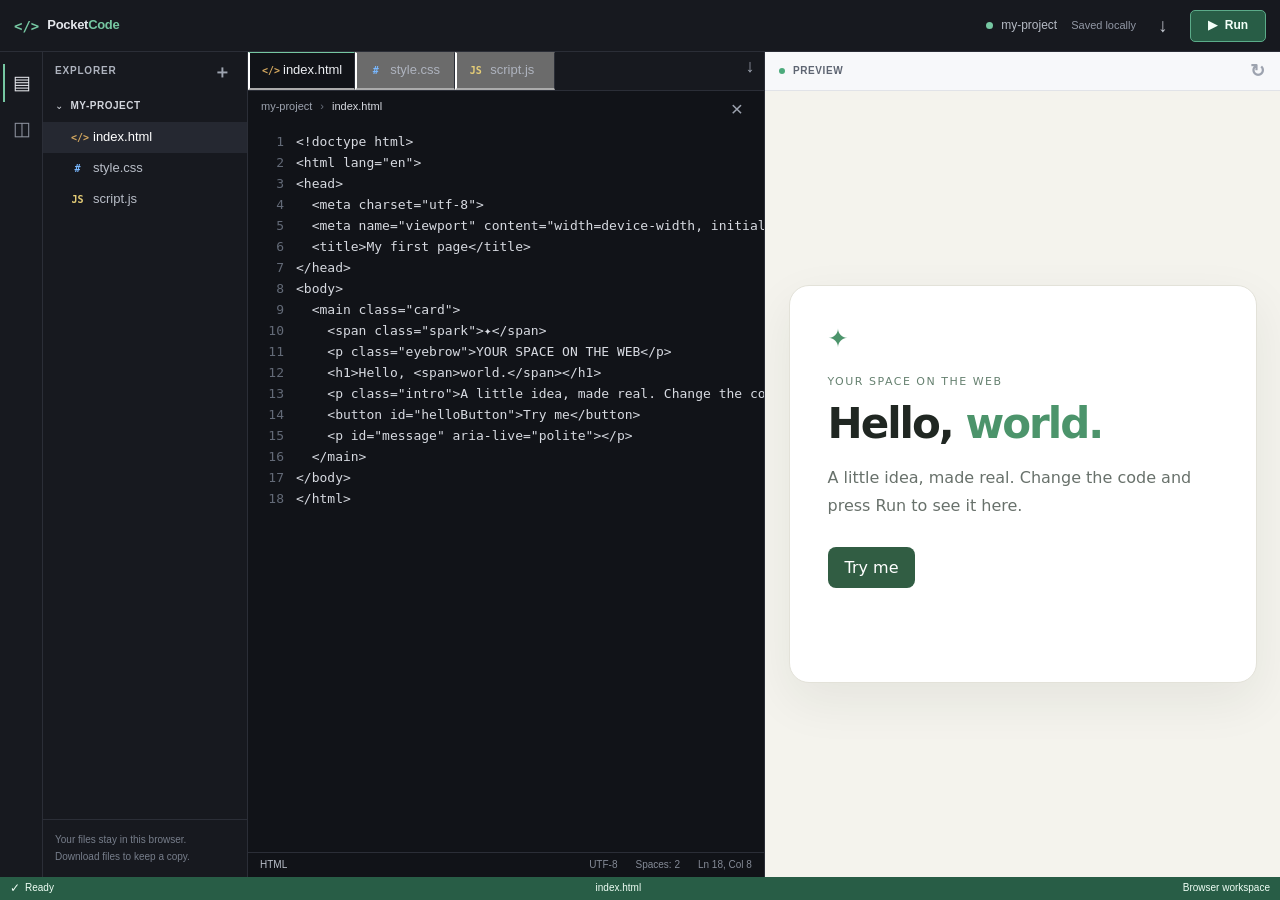
==== index.html @ 929cc002 "Publish PocketCode site Co-authored-by: Copilot <223556219+Copilot@users.noreply.github.com>" ====
<!doctype html>
<html lang="en">
<head>
  <meta charset="utf-8">
  <meta name="viewport" content="width=device-width, initial-scale=1, viewport-fit=cover">
  <meta name="theme-color" content="#111318">
  <meta name="description" content="A small, mobile-friendly code editor that runs in your browser.">
  <title>PocketCode — mobile code editor</title>
  <link rel="stylesheet" href="style.css">
</head>
<body>
  <div class="app-shell">
    <header class="topbar">
      <button class="icon-button menu-button" id="filesToggle" type="button" aria-label="Toggle files" aria-expanded="false">☰</button>
      <a class="brand" href="#" aria-label="PocketCode home"><span class="brand-mark">&lt;/&gt;</span><span class="brand-name">Pocket<span>Code</span></span></a>
      <div class="project-name"><span class="status-dot"></span><span>my-project</span></div>
      <div class="top-actions">
        <span class="save-status" id="saveStatus" role="status">Saved locally</span>
        <button class="icon-button download-button" id="downloadButton" type="button" aria-label="Download current file" title="Download current file">↓</button>
        <button class="run-button" id="runButton" type="button"><span aria-hidden="true">▶</span><span>Run</span></button>
      </div>
    </header>

    <main class="workbench">
      <aside class="activity-bar" aria-label="Tools">
        <button class="activity-button selected" type="button" aria-label="Explorer" title="Explorer">▤</button>
        <button class="activity-button" id="previewToggle" type="button" aria-label="Toggle preview" title="Preview">◫</button>
      </aside>

      <aside class="file-sidebar" id="fileSidebar">
        <div class="sidebar-heading"><span>EXPLORER</span><button class="small-icon-button" id="newFileButton" type="button" aria-label="New file" title="New file">＋</button></div>
        <button class="project-row" type="button"><span>⌄</span><strong>MY-PROJECT</strong></button>
        <div class="file-list" id="fileList" aria-label="Project files"></div>
        <div class="sidebar-help">Your files stay in this browser.<br>Download files to keep a copy.</div>
      </aside>

      <section class="editor-column" id="editorColumn" aria-label="Code editor">
        <div class="tabs-bar"><div class="tabs" id="tabs" role="tablist" aria-label="Open files"></div><button class="small-icon-button editor-download" id="tabDownloadButton" type="button" aria-label="Download current file" title="Download current file">↓</button></div>
        <div class="breadcrumb"><span>my-project</span><span class="breadcrumb-separator">›</span><strong id="currentFileLabel">index.html</strong><span class="breadcrumb-spacer"></span><button id="deleteFileButton" class="small-icon-button delete-button" type="button" title="Delete current file" aria-label="Delete current file">×</button></div>
        <div class="editor" id="editor">
          <div class="line-numbers" id="lineNumbers" aria-hidden="true">1</div>
          <textarea id="codeInput" aria-label="Code editor" autocapitalize="off" autocomplete="off" autocorrect="off" spellcheck="false" wrap="off" placeholder="Start typing code..."></textarea>
        </div>
        <div class="editor-footer"><span id="languageLabel">HTML</span><span>UTF-8</span><span>Spaces: 2</span><span id="cursorPosition">Ln 1, Col 1</span></div>
      </section>

      <section class="preview-column" id="previewColumn" aria-label="Live preview">
        <div class="preview-header"><span><i class="preview-dot"></i>PREVIEW</span><div class="preview-actions"><button class="mobile-code-button" id="backToEditorButton" type="button">‹ Code</button><button class="small-icon-button" id="refreshPreviewButton" type="button" title="Refresh preview" aria-label="Refresh preview">↻</button></div></div>
        <iframe id="previewFrame" title="Your project preview" sandbox="allow-scripts"></iframe>
      </section>
    </main>

    <footer class="statusbar"><span><i class="statusbar-check">✓</i> Ready</span><span id="statusFile">index.html</span><span>Browser workspace</span></footer>
    <div class="toast" id="toast" role="status" aria-live="polite"></div>
  </div>
  <script src="JAVA.js"></script>
</body>
</html>
---- style.css ----
:root {
  color-scheme: dark;
  --page: #111318;
  --panel: #181a20;
  --panel-raised: #20232b;
  --line: #2b2e37;
  --text: #e4e6eb;
  --muted: #9298a5;
  --accent: #76c7a2;
  --blue: #79b8ff;
}

* { box-sizing: border-box; }
html, body { width: 100%; height: 100%; margin: 0; overflow: hidden; }
body {
  background: var(--page);
  color: var(--text);
  font: 13px/1.45 -apple-system, BlinkMacSystemFont, "Segoe UI", sans-serif;
  -webkit-font-smoothing: antialiased;
}
button, textarea { font: inherit; }
button { color: inherit; }
.app-shell { display: flex; flex-direction: column; width: 100%; height: 100%; min-height: 0; }
.topbar {
  z-index: 4;
  height: 52px;
  flex: 0 0 52px;
  display: flex;
  align-items: center;
  gap: 14px;
  padding: 0 14px;
  background: #17191f;
  border-bottom: 1px solid var(--line);
}
.brand { display: flex; align-items: center; gap: 8px; color: var(--text); text-decoration: none; }
.brand-mark { color: var(--accent); font: 700 14px/1 ui-monospace, monospace; }
.brand-name { font-size: 13px; font-weight: 700; letter-spacing: -.3px; }
.brand-name span { color: var(--accent); }
.menu-button { display: none !important; }
.project-name { display: flex; align-items: center; gap: 8px; margin-left: auto; color: #b6bbc5; font-size: 12px; }
.status-dot, .preview-dot { width: 7px; height: 7px; border-radius: 50%; background: var(--accent); display: inline-block; }
.top-actions { display: flex; align-items: center; gap: 10px; }
.save-status { color: var(--muted); font-size: 11px; }
.icon-button, .small-icon-button, .activity-button {
  display: inline-grid;
  place-items: center;
  border: 0;
  background: transparent;
  cursor: pointer;
}
.icon-button { width: 34px; height: 34px; border-radius: 6px; color: #c3c7d0; font-size: 19px; }
.icon-button:hover, .small-icon-button:hover, .activity-button:hover { background: var(--panel-raised); color: white; }
.run-button {
  display: inline-flex;
  align-items: center;
  justify-content: center;
  gap: 8px;
  min-width: 76px;
  height: 32px;
  padding: 0 12px;
  border: 1px solid #5bab89;
  border-radius: 5px;
  background: #285d46;
  color: #f3fff8;
  font-size: 12px;
  font-weight: 650;
  cursor: pointer;
}
.run-button:hover { background: #347655; }
.workbench { display: flex; flex: 1; min-height: 0; overflow: hidden; }
.activity-bar {
  width: 43px;
  flex: 0 0 43px;
  display: flex;
  flex-direction: column;
  align-items: center;
  gap: 8px;
  padding-top: 12px;
  border-right: 1px solid var(--line);
  background: #17191f;
}
.activity-button { width: 36px; height: 38px; border-left: 2px solid transparent; color: #8d929e; font-size: 19px; }
.activity-button.selected { border-left-color: var(--accent); color: #e4e6eb; }
.file-sidebar { position: relative; display: flex; width: 205px; flex: 0 0 205px; flex-direction: column; border-right: 1px solid var(--line); background: #17191f; }
.sidebar-heading { height: 39px; display: flex; align-items: center; justify-content: space-between; padding: 0 12px; color: #aeb3be; font-size: 10px; font-weight: 700; letter-spacing: .8px; }
.small-icon-button { width: 28px; height: 28px; border-radius: 4px; color: #9da3af; font-size: 18px; }
.project-row { display: flex; align-items: center; gap: 7px; height: 31px; padding: 0 12px; border: 0; background: transparent; color: #d3d6dd; font-size: 10px; text-align: left; letter-spacing: .5px; }
.project-row strong { font-size: 10px; }
.file-list { display: flex; flex-direction: column; }
.file-item { width: 100%; display: flex; align-items: center; gap: 9px; height: 31px; padding: 0 12px 0 28px; border: 0; background: transparent; color: #b8bdc7; text-align: left; cursor: pointer; }
.file-item:hover { background: #20232b; }
.file-item.active { background: #252831; color: white; }
.file-icon { width: 13px; color: #d4a85f; font: 700 10px ui-monospace, monospace; text-align: center; }
.file-icon.css { color: #79b8ff; }
.file-icon.js { color: #e5cd77; }
.sidebar-help { margin-top: auto; padding: 12px; border-top: 1px solid var(--line); color: #777e8b; font-size: 10px; line-height: 1.65; }
.editor-column { display: flex; flex: 1 1 50%; min-width: 0; flex-direction: column; background: var(--page); }
.tabs-bar { height: 39px; flex: 0 0 39px; display: flex; align-items: stretch; justify-content: space-between; overflow: hidden; border-bottom: 1px solid var(--line); background: #17191f; }
.tabs { display: flex; min-width: 0; overflow-x: auto; scrollbar-width: none; }
.tabs::-webkit-scrollbar { display: none; }
.tab { display: flex; align-items: center; gap: 8px; max-width: 160px; min-width: 100px; padding: 0 12px; border-right: 1px solid var(--line); border-top: 1px solid transparent; color: #aeb3be; cursor: pointer; white-space: nowrap; }
.tab.active { border-top-color: var(--accent); background: var(--page); color: #eceef2; }
.tab-name { overflow: hidden; text-overflow: ellipsis; }
.breadcrumb { height: 32px; flex: 0 0 32px; display: flex; align-items: center; gap: 8px; padding: 0 13px; color: #9da3af; font-size: 11px; }
.breadcrumb strong { color: #d7dae1; font-weight: 500; }
.breadcrumb-separator { color: #6b717d; }
.breadcrumb-spacer { flex: 1; }
.delete-button { font-size: 21px; }
.editor { display: flex; flex: 1; min-height: 0; overflow: hidden; padding: 8px 0 12px; font: 13px/21px Consolas, "SFMono-Regular", Menlo, monospace; }
.line-numbers { width: 48px; flex: 0 0 48px; overflow: hidden; padding: 0 12px 0 0; color: #636a77; text-align: right; white-space: pre; user-select: none; }
#codeInput { width: 100%; height: 100%; min-width: 0; resize: none; overflow: auto; padding: 0 14px 0 0; border: 0; outline: 0; background: transparent; color: #d7dae1; caret-color: var(--accent); font: inherit; line-height: inherit; tab-size: 2; white-space: pre; }
#codeInput::selection { background: #355a72; }
.editor-footer { height: 25px; flex: 0 0 25px; display: flex; align-items: center; justify-content: flex-end; gap: 18px; padding: 0 12px; border-top: 1px solid var(--line); color: #858b97; font-size: 10px; }
.editor-footer span:first-child { margin-right: auto; color: #b8bdc7; }
.preview-column { display: flex; flex: 1 1 50%; min-width: 0; flex-direction: column; border-left: 1px solid var(--line); background: white; }
.preview-header { height: 39px; flex: 0 0 39px; display: flex; align-items: center; justify-content: space-between; padding: 0 9px 0 14px; border-bottom: 1px solid #e1e3e8; background: #f7f8fa; color: #5e6572; font-size: 10px; font-weight: 700; letter-spacing: .6px; }
.preview-header > span { display: flex; align-items: center; gap: 8px; }
.preview-actions { display: flex; align-items: center; gap: 6px; }
.mobile-code-button { display: none; padding: 5px 8px; border: 1px solid #d5d9e0; border-radius: 4px; background: white; color: #555d69; font-size: 11px; cursor: pointer; }
.preview-dot { width: 6px; height: 6px; background: #4caa7c; }
#previewFrame { width: 100%; height: 100%; flex: 1; border: 0; background: white; }
.statusbar { height: 23px; flex: 0 0 23px; display: flex; align-items: center; justify-content: space-between; padding: 0 10px; background: #285d46; color: #f0fff6; font-size: 10px; }
.statusbar > span:first-child { display: flex; align-items: center; gap: 5px; }
.statusbar-check { font-style: normal; font-size: 12px; }
.toast { position: fixed; z-index: 10; bottom: 34px; left: 50%; max-width: calc(100% - 24px); padding: 9px 13px; transform: translate(-50%, 10px); border: 1px solid #414651; border-radius: 6px; background: #252831; color: #eef0f4; font-size: 12px; opacity: 0; pointer-events: none; transition: opacity .16s, transform .16s; }
.toast.visible { transform: translate(-50%, 0); opacity: 1; }

@media (max-width: 760px) {
  .topbar { height: 49px; flex-basis: 49px; gap: 10px; padding: 0 10px; }
  .menu-button { display: inline-grid !important; width: 32px; height: 32px; font-size: 18px; }
  .brand { gap: 6px; }
  .brand-mark { font-size: 12px; }
  .brand-name { font-size: 12px; }
  .project-name { display: none; }
  .top-actions { margin-left: auto; gap: 5px; }
  .save-status { max-width: 76px; overflow: hidden; text-overflow: ellipsis; white-space: nowrap; font-size: 10px; }
  .download-button { width: 30px; }
  .run-button { min-width: 62px; height: 30px; padding: 0 9px; }
  .activity-bar { display: none; }
  .file-sidebar { position: fixed; z-index: 3; top: 49px; bottom: 23px; left: 0; width: min(250px, 82vw); transform: translateX(-105%); box-shadow: 12px 0 28px #0007; transition: transform .18s ease; }
  .file-sidebar.open { transform: translateX(0); }
  .editor-column { flex: 1 1 100%; }
  .preview-column { display: none; flex: 1 1 100%; border-left: 0; }
  .workbench.preview-open .editor-column { display: none; }
  .workbench.preview-open .preview-column { display: flex; }
  .mobile-code-button { display: inline-block; }
  .tabs-bar { height: 37px; flex-basis: 37px; }
  .tab { min-width: 94px; padding: 0 9px; }
  .breadcrumb { height: 29px; flex-basis: 29px; }
  .editor { padding-top: 7px; }
  .line-numbers { width: 40px; flex-basis: 40px; padding-right: 9px; }
  #codeInput { padding-right: 8px; font-size: 13px; }
  .editor-footer { gap: 10px; padding: 0 8px; }
  .statusbar { font-size: 9px; }
}

@media (max-width: 360px) {
  .save-status { display: none; }
  .tab { min-width: 82px; }
  .editor-footer { gap: 7px; }
  .editor-footer span:nth-child(3) { display: none; }
}
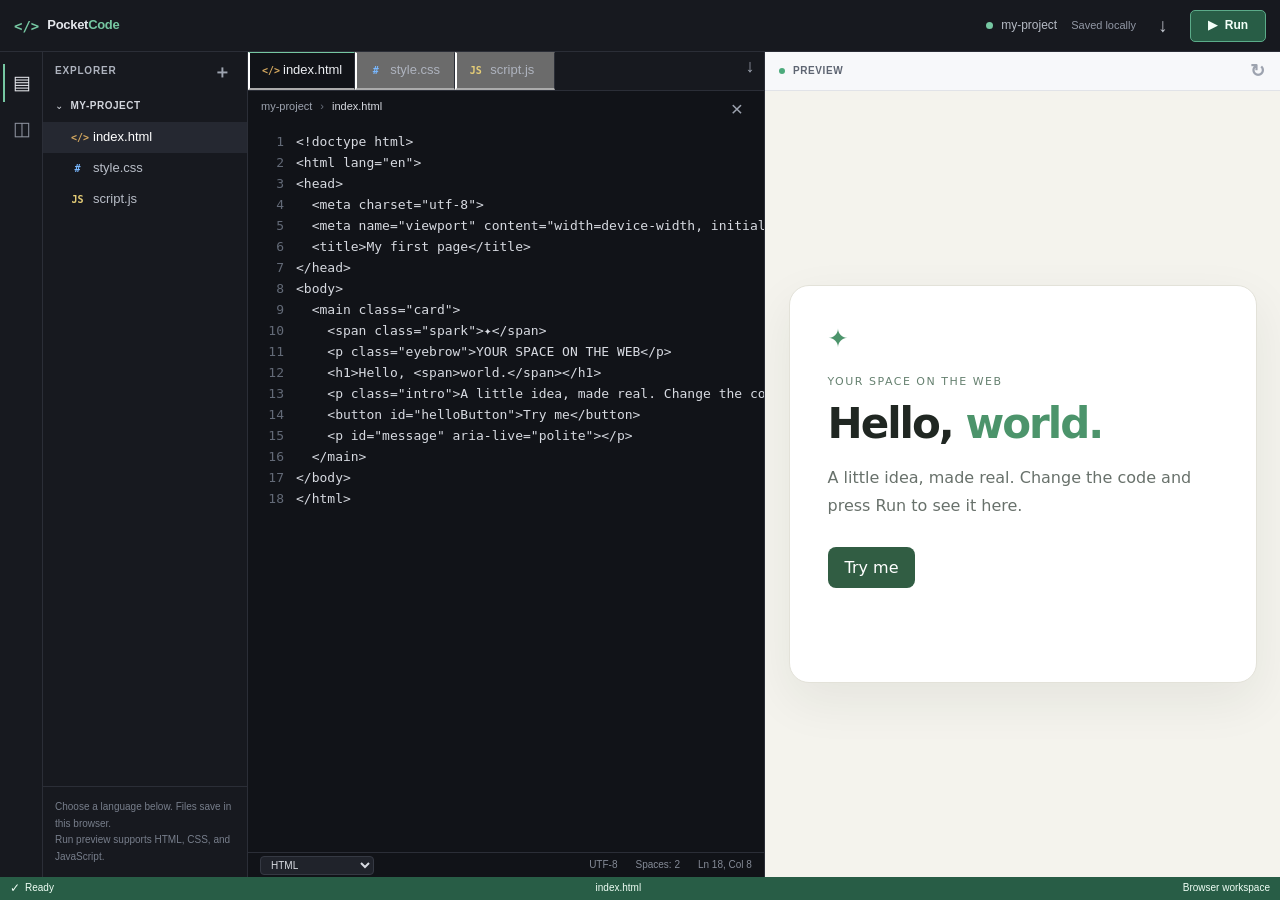
==== commit cff2994a: "Add language picker for PocketCode Add language selection, extension mapping, and persisted language" ====
--- a/index.html
+++ b/index.html
@@ -17,7 +17,7 @@
       <div class="top-actions">
         <span class="save-status" id="saveStatus" role="status">Saved locally</span>
         <button class="icon-button download-button" id="downloadButton" type="button" aria-label="Download current file" title="Download current file">↓</button>
-        <button class="run-button" id="runButton" type="button"><span aria-hidden="true">▶</span><span>Run</span></button>
+        <button class="run-button" id="runButton" type="button" title="Run an HTML/CSS/JavaScript preview"><span aria-hidden="true">▶</span><span>Run</span></button>
       </div>
     </header>
 
@@ -31,7 +31,7 @@
         <div class="sidebar-heading"><span>EXPLORER</span><button class="small-icon-button" id="newFileButton" type="button" aria-label="New file" title="New file">＋</button></div>
         <button class="project-row" type="button"><span>⌄</span><strong>MY-PROJECT</strong></button>
         <div class="file-list" id="fileList" aria-label="Project files"></div>
-        <div class="sidebar-help">Your files stay in this browser.<br>Download files to keep a copy.</div>
+        <div class="sidebar-help">Choose a language below. Files save in this browser.<br>Run preview supports HTML, CSS, and JavaScript.</div>
       </aside>
 
       <section class="editor-column" id="editorColumn" aria-label="Code editor">
@@ -41,7 +41,7 @@
           <div class="line-numbers" id="lineNumbers" aria-hidden="true">1</div>
           <textarea id="codeInput" aria-label="Code editor" autocapitalize="off" autocomplete="off" autocorrect="off" spellcheck="false" wrap="off" placeholder="Start typing code..."></textarea>
         </div>
-        <div class="editor-footer"><span id="languageLabel">HTML</span><span>UTF-8</span><span>Spaces: 2</span><span id="cursorPosition">Ln 1, Col 1</span></div>
+        <div class="editor-footer"><label class="visually-hidden" for="languageSelect">Programming language</label><select id="languageSelect" aria-label="Programming language" title="Choose the current file language"></select><span>UTF-8</span><span>Spaces: 2</span><span id="cursorPosition">Ln 1, Col 1</span></div>
       </section>
 
       <section class="preview-column" id="previewColumn" aria-label="Live preview">
--- a/style.css
+++ b/style.css
@@ -111,7 +111,8 @@
 #codeInput { width: 100%; height: 100%; min-width: 0; resize: none; overflow: auto; padding: 0 14px 0 0; border: 0; outline: 0; background: transparent; color: #d7dae1; caret-color: var(--accent); font: inherit; line-height: inherit; tab-size: 2; white-space: pre; }
 #codeInput::selection { background: #355a72; }
 .editor-footer { height: 25px; flex: 0 0 25px; display: flex; align-items: center; justify-content: flex-end; gap: 18px; padding: 0 12px; border-top: 1px solid var(--line); color: #858b97; font-size: 10px; }
-.editor-footer span:first-child { margin-right: auto; color: #b8bdc7; }
+.visually-hidden { position: absolute; width: 1px; height: 1px; padding: 0; margin: -1px; overflow: hidden; clip: rect(0, 0, 0, 0); white-space: nowrap; border: 0; }
+.editor-footer select { max-width: 180px; margin-right: auto; padding: 2px 6px; border: 1px solid #353943; border-radius: 4px; background: #20232b; color: #d7dae1; font-size: 10px; }
 .preview-column { display: flex; flex: 1 1 50%; min-width: 0; flex-direction: column; border-left: 1px solid var(--line); background: white; }
 .preview-header { height: 39px; flex: 0 0 39px; display: flex; align-items: center; justify-content: space-between; padding: 0 9px 0 14px; border-bottom: 1px solid #e1e3e8; background: #f7f8fa; color: #5e6572; font-size: 10px; font-weight: 700; letter-spacing: .6px; }
 .preview-header > span { display: flex; align-items: center; gap: 8px; }
@@ -151,6 +152,7 @@
   .line-numbers { width: 40px; flex-basis: 40px; padding-right: 9px; }
   #codeInput { padding-right: 8px; font-size: 13px; }
   .editor-footer { gap: 10px; padding: 0 8px; }
+  .editor-footer select { max-width: min(145px, 42vw); }
   .statusbar { font-size: 9px; }
 }
 
@@ -158,5 +160,5 @@
   .save-status { display: none; }
   .tab { min-width: 82px; }
   .editor-footer { gap: 7px; }
-  .editor-footer span:nth-child(3) { display: none; }
+  .editor-footer span:nth-of-type(2) { display: none; }
 }
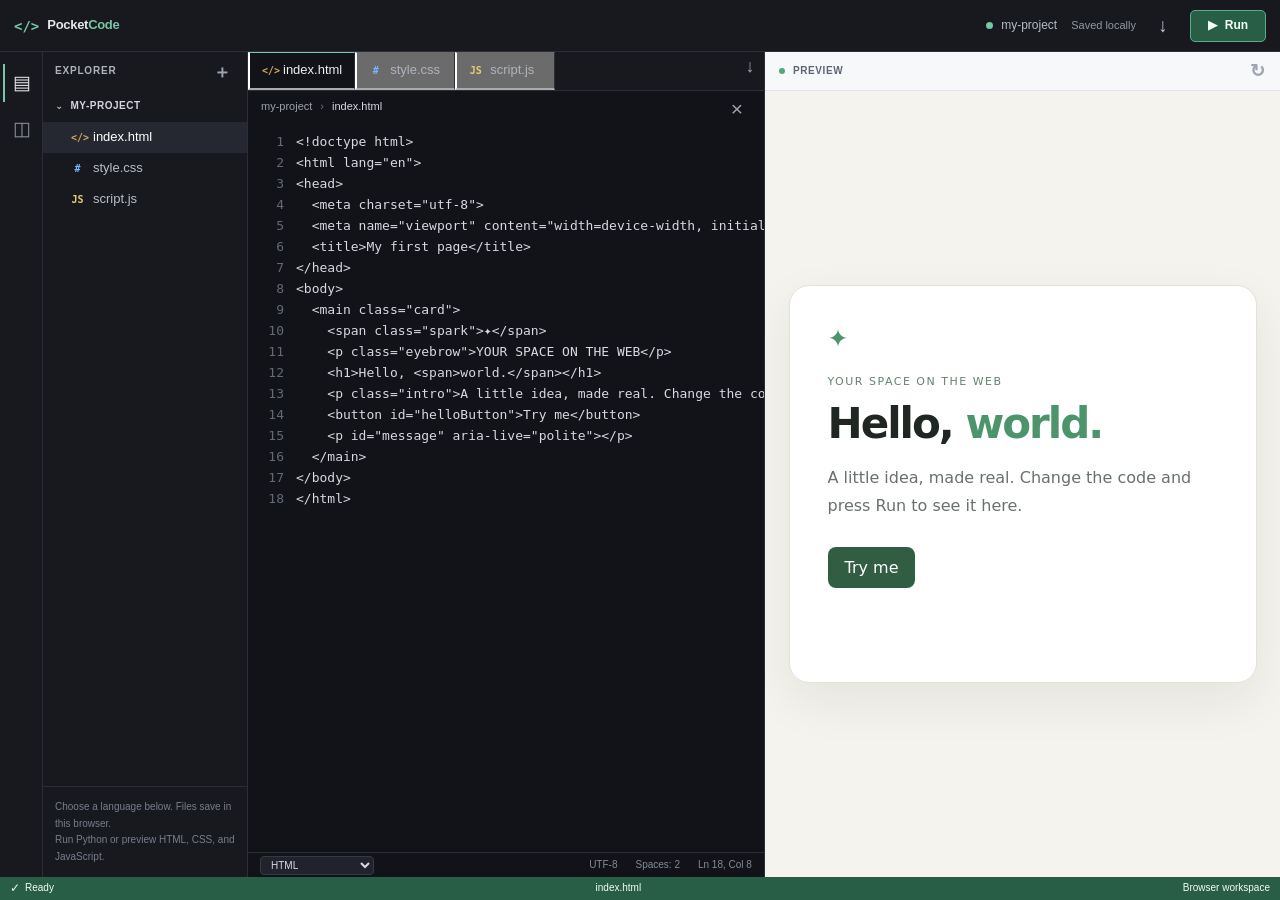
==== commit 4b279644: "Add browser-based Python execution Run Python in an isolated Pyodide sandbox and display output and " ====
--- a/index.html
+++ b/index.html
@@ -17,7 +17,7 @@
       <div class="top-actions">
         <span class="save-status" id="saveStatus" role="status">Saved locally</span>
         <button class="icon-button download-button" id="downloadButton" type="button" aria-label="Download current file" title="Download current file">↓</button>
-        <button class="run-button" id="runButton" type="button" title="Run an HTML/CSS/JavaScript preview"><span aria-hidden="true">▶</span><span>Run</span></button>
+        <button class="run-button" id="runButton" type="button" title="Run Python or preview HTML, CSS, and JavaScript"><span aria-hidden="true">▶</span><span>Run</span></button>
       </div>
     </header>
 
@@ -31,7 +31,7 @@
         <div class="sidebar-heading"><span>EXPLORER</span><button class="small-icon-button" id="newFileButton" type="button" aria-label="New file" title="New file">＋</button></div>
         <button class="project-row" type="button"><span>⌄</span><strong>MY-PROJECT</strong></button>
         <div class="file-list" id="fileList" aria-label="Project files"></div>
-        <div class="sidebar-help">Choose a language below. Files save in this browser.<br>Run preview supports HTML, CSS, and JavaScript.</div>
+        <div class="sidebar-help">Choose a language below. Files save in this browser.<br>Run Python or preview HTML, CSS, and JavaScript.</div>
       </aside>
 
       <section class="editor-column" id="editorColumn" aria-label="Code editor">
@@ -45,11 +45,13 @@
       </section>
 
       <section class="preview-column" id="previewColumn" aria-label="Live preview">
-        <div class="preview-header"><span><i class="preview-dot"></i>PREVIEW</span><div class="preview-actions"><button class="mobile-code-button" id="backToEditorButton" type="button">‹ Code</button><button class="small-icon-button" id="refreshPreviewButton" type="button" title="Refresh preview" aria-label="Refresh preview">↻</button></div></div>
+        <div class="preview-header"><span><i class="preview-dot"></i><span id="previewTitle">PREVIEW</span></span><div class="preview-actions"><button class="mobile-code-button" id="backToEditorButton" type="button">‹ Code</button><button class="small-icon-button" id="refreshPreviewButton" type="button" title="Run again" aria-label="Run again">↻</button></div></div>
         <iframe id="previewFrame" title="Your project preview" sandbox="allow-scripts"></iframe>
+        <pre id="pythonOutput" class="python-output" role="log" aria-live="polite" hidden></pre>
       </section>
     </main>
 
+    <iframe id="pythonRunner" class="python-runner" title="Isolated Python runtime" sandbox="allow-scripts" aria-hidden="true" tabindex="-1"></iframe>
     <footer class="statusbar"><span><i class="statusbar-check">✓</i> Ready</span><span id="statusFile">index.html</span><span>Browser workspace</span></footer>
     <div class="toast" id="toast" role="status" aria-live="polite"></div>
   </div>
--- a/style.css
+++ b/style.css
@@ -120,6 +120,10 @@
 .mobile-code-button { display: none; padding: 5px 8px; border: 1px solid #d5d9e0; border-radius: 4px; background: white; color: #555d69; font-size: 11px; cursor: pointer; }
 .preview-dot { width: 6px; height: 6px; background: #4caa7c; }
 #previewFrame { width: 100%; height: 100%; flex: 1; border: 0; background: white; }
+#previewFrame[hidden], .python-output[hidden] { display: none; }
+.python-output { width: 100%; height: 100%; flex: 1; overflow: auto; margin: 0; padding: 18px; background: #111318; color: #d7dae1; font: 13px/1.6 Consolas, "SFMono-Regular", Menlo, monospace; white-space: pre-wrap; overflow-wrap: anywhere; }
+.python-runner { position: fixed; left: -10000px; width: 1px; height: 1px; border: 0; opacity: 0; pointer-events: none; }
+.run-button:disabled { opacity: .65; cursor: wait; }
 .statusbar { height: 23px; flex: 0 0 23px; display: flex; align-items: center; justify-content: space-between; padding: 0 10px; background: #285d46; color: #f0fff6; font-size: 10px; }
 .statusbar > span:first-child { display: flex; align-items: center; gap: 5px; }
 .statusbar-check { font-style: normal; font-size: 12px; }
